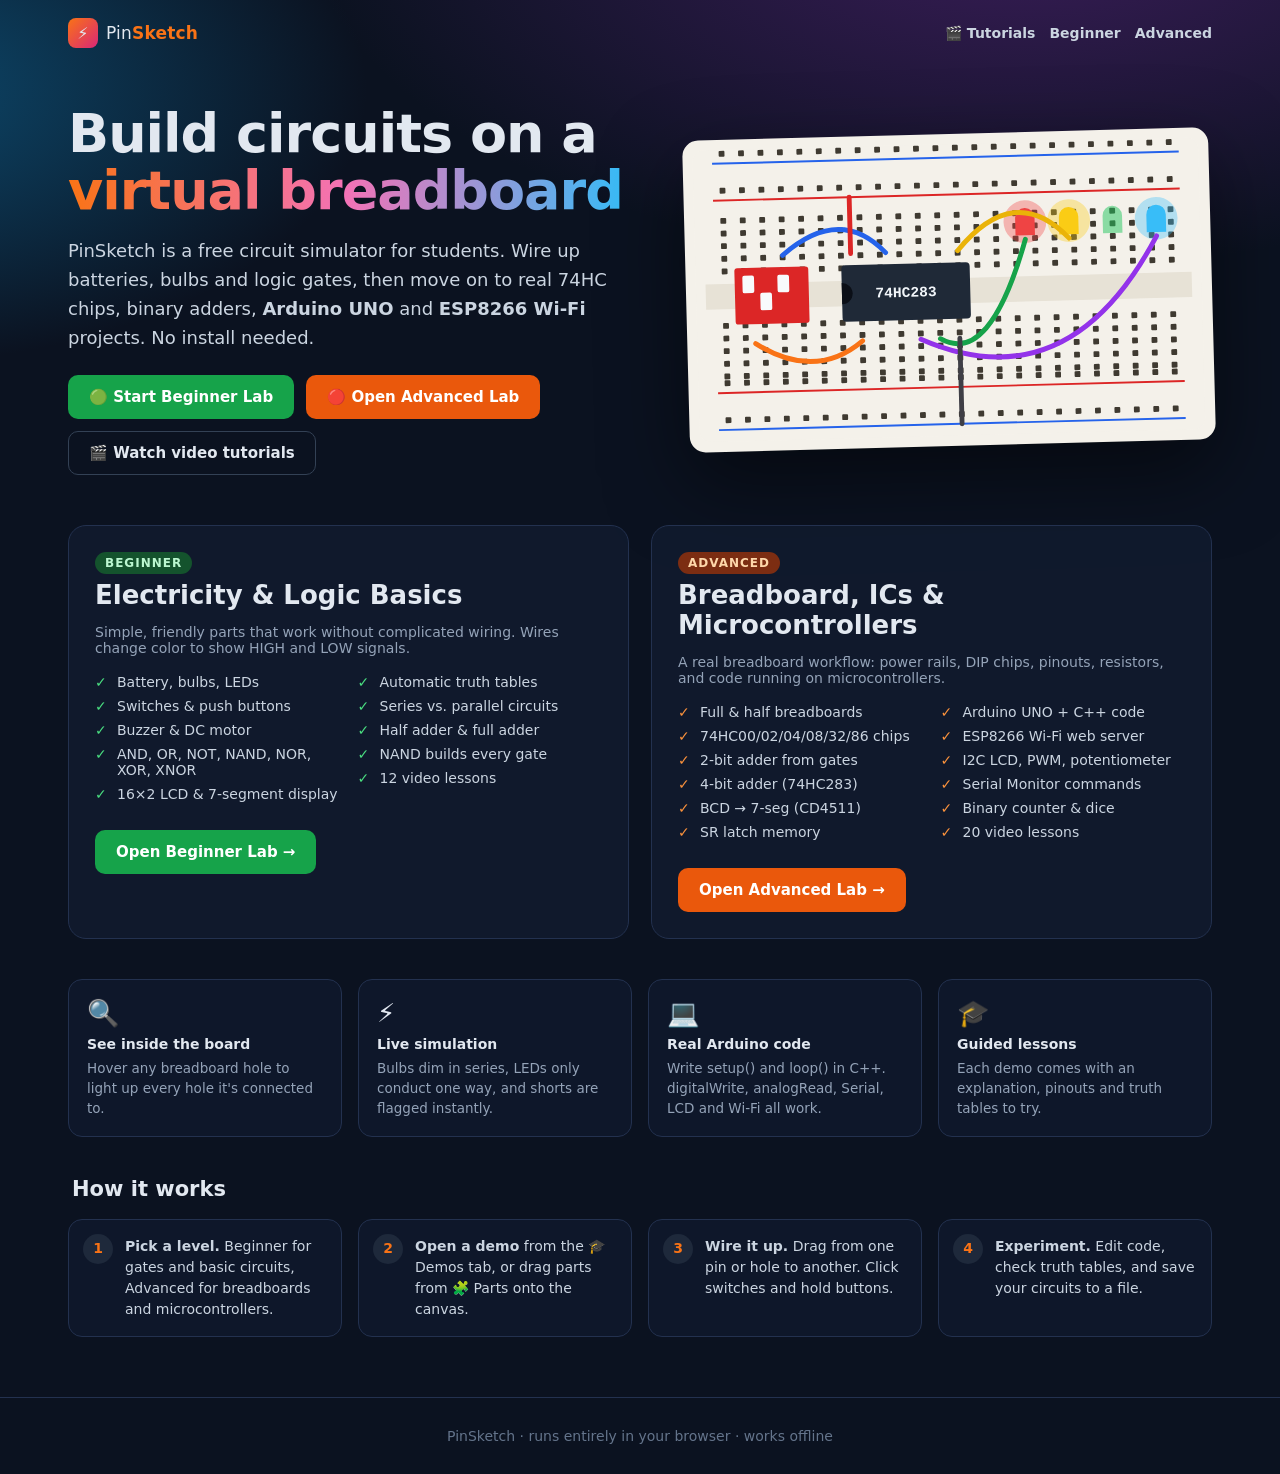
==== index.html @ bea6976b "PinSketch: breadboard circuit simulator with video tutorials - Beginner level: battery, bulbs, switc" ====
<!doctype html>
<html lang="en">
<head>
<meta charset="utf-8">
<meta name="viewport" content="width=device-width, initial-scale=1">
<title>PinSketch · Breadboard Circuit Simulator</title>
<meta name="description" content="Learn electronics and digital logic on a virtual breadboard: gates, ICs, adders, Arduino and ESP8266, all in your browser.">
<link rel="icon" href="data:image/svg+xml,<svg xmlns='http://www.w3.org/2000/svg' viewBox='0 0 100 100'><text y='.9em' font-size='90'>⚡</text></svg>">
<link rel="stylesheet" href="css/style.css">
</head>
<body class="landing">
  <nav class="lp-nav">
    <a class="brand" href="index.html"><span class="logo">⚡</span><span>Pin<b>Sketch</b></span></a>
    <div class="grow"></div>
    <a class="lnk" href="tutorials.html">🎬 Tutorials</a>
    <a class="lnk" href="beginner.html">Beginner</a>
    <a class="lnk" href="advanced.html">Advanced</a>
  </nav>

  <section class="hero">
    <div>
      <h1>Build circuits on a <span>virtual breadboard</span></h1>
      <p class="lead">PinSketch is a free circuit simulator for students. Wire up batteries, bulbs and logic gates, then move on to real 74HC chips, binary adders, <b>Arduino UNO</b> and <b>ESP8266 Wi-Fi</b> projects. No install needed.</p>
      <div class="cta">
        <a class="btn green" href="beginner.html">🟢 Start Beginner Lab</a>
        <a class="btn orange" href="advanced.html">🔴 Open Advanced Lab</a>
        <a class="btn ghost" href="tutorials.html">🎬 Watch video tutorials</a>
      </div>
    </div>
    <div class="hero-art" aria-hidden="true">
      <svg viewBox="0 0 520 300">
        <rect width="520" height="300" rx="12" fill="#f4f1ea"/>
        <path d="M20,14 H500" stroke="#2563eb" stroke-width="2"/><path d="M20,52 H500" stroke="#dc2626" stroke-width="2"/>
        <path d="M20,250 H500" stroke="#dc2626" stroke-width="2"/><path d="M20,288 H500" stroke="#2563eb" stroke-width="2"/>
        <rect x="10" y="138" width="500" height="26" fill="#e7e2d6"/>
        <g fill="#3f3a31" id="holes"></g>
        <rect x="150" y="122" width="132" height="58" rx="4" fill="#1f2937"/><path d="M150,140 a8,8 0 0 1 0,22" fill="#0b0f17"/>
        <text x="216" y="156" fill="#f1f5f9" font-family="monospace" font-size="15" font-weight="700" text-anchor="middle">74HC283</text>
        <rect x="40" y="122" width="76" height="58" rx="3" fill="#dc2626"/>
        <g fill="#f8fafc"><rect x="48" y="130" width="12" height="18" rx="2"/><rect x="66" y="148" width="12" height="18" rx="2"/><rect x="84" y="130" width="12" height="18" rx="2"/><rect x="102" y="148" width="0" height="0"/></g>
        <g><circle cx="340" cy="82" r="22" fill="#ef4444" opacity=".35"/><path d="M330,96 V78 a10,10 0 0 1 20,0 V96 Z" fill="#ef4444"/>
          <circle cx="385" cy="82" r="22" fill="#facc15" opacity=".35"/><path d="M375,96 V78 a10,10 0 0 1 20,0 V96 Z" fill="#facc15"/>
          <path d="M420,96 V78 a10,10 0 0 1 20,0 V96 Z" fill="#22c55e" opacity=".5"/>
          <circle cx="475" cy="82" r="22" fill="#38bdf8" opacity=".35"/><path d="M465,96 V78 a10,10 0 0 1 20,0 V96 Z" fill="#38bdf8"/></g>
        <g fill="none" stroke-width="5" stroke-linecap="round">
          <path d="M60,200 Q120,240 170,200" stroke="#f97316"/><path d="M90,110 Q150,60 196,110" stroke="#2563eb"/>
          <path d="M250,200 Q300,230 340,100" stroke="#16a34a"/><path d="M270,110 Q330,40 385,100" stroke="#eab308"/>
          <path d="M230,200 Q380,270 475,100" stroke="#9333ea"/><path d="M160,110 V52" stroke="#dc2626"/><path d="M270,200 V288" stroke="#3f3f46"/>
        </g>
      </svg>
    </div>
  </section>

  <section class="levelcards">
    <div class="lcard beg">
      <span class="tag">Beginner</span>
      <h2>Electricity &amp; Logic Basics</h2>
      <p class="muted">Simple, friendly parts that work without complicated wiring. Wires change color to show HIGH and LOW signals.</p>
      <ul>
        <li>Battery, bulbs, LEDs</li><li>Switches &amp; push buttons</li>
        <li>Buzzer &amp; DC motor</li><li>AND, OR, NOT, NAND, NOR, XOR, XNOR</li>
        <li>16×2 LCD &amp; 7-segment display</li><li>Automatic truth tables</li>
        <li>Series vs. parallel circuits</li><li>Half adder &amp; full adder</li><li>NAND builds every gate</li><li>12 video lessons</li>
      </ul>
      <a class="btn green" href="beginner.html">Open Beginner Lab →</a>
    </div>
    <div class="lcard adv">
      <span class="tag">Advanced</span>
      <h2>Breadboard, ICs &amp; Microcontrollers</h2>
      <p class="muted">A real breadboard workflow: power rails, DIP chips, pinouts, resistors, and code running on microcontrollers.</p>
      <ul>
        <li>Full &amp; half breadboards</li><li>74HC00/02/04/08/32/86 chips</li>
        <li>2-bit adder from gates</li><li>4-bit adder (74HC283)</li>
        <li>BCD → 7-seg (CD4511)</li><li>SR latch memory</li>
        <li>Arduino UNO + C++ code</li><li>ESP8266 Wi-Fi web server</li>
        <li>I2C LCD, PWM, potentiometer</li><li>Serial Monitor commands</li><li>Binary counter &amp; dice</li><li>20 video lessons</li>
      </ul>
      <a class="btn orange" href="advanced.html">Open Advanced Lab →</a>
    </div>
  </section>

  <section class="features">
    <div class="feat"><div class="ic">🔍</div><h4>See inside the board</h4><p>Hover any breadboard hole to light up every hole it's connected to.</p></div>
    <div class="feat"><div class="ic">⚡</div><h4>Live simulation</h4><p>Bulbs dim in series, LEDs only conduct one way, and shorts are flagged instantly.</p></div>
    <div class="feat"><div class="ic">💻</div><h4>Real Arduino code</h4><p>Write setup() and loop() in C++. digitalWrite, analogRead, Serial, LCD and Wi-Fi all work.</p></div>
    <div class="feat"><div class="ic">🎓</div><h4>Guided lessons</h4><p>Each demo comes with an explanation, pinouts and truth tables to try.</p></div>
  </section>

  <section class="steps">
    <h2 style="padding-left:4px">How it works</h2>
    <ol>
      <li><b>Pick a level.</b> Beginner for gates and basic circuits, Advanced for breadboards and microcontrollers.</li>
      <li><b>Open a demo</b> from the 🎓 Demos tab, or drag parts from 🧩 Parts onto the canvas.</li>
      <li><b>Wire it up.</b> Drag from one pin or hole to another. Click switches and hold buttons.</li>
      <li><b>Experiment.</b> Edit code, check truth tables, and save your circuits to a file.</li>
    </ol>
  </section>

  <footer class="lp-foot">PinSketch · runs entirely in your browser · works offline</footer>

<script>
  // decorative breadboard holes in the hero image
  (function () {
    var g = document.getElementById('holes'), s = '';
    for (var c = 0; c < 24; c++) {
      var x = 30 + c * 20;
      [14, 52, 250, 288].forEach(function (y) { s += '<rect x="' + (x - 3) + '" y="' + (y - 13) + '" width="6" height="6" rx="1"/>'; });
      for (var r = 0; r < 5; r++) { s += '<rect x="' + (x - 3) + '" y="' + (70 + r * 13) + '" width="6" height="6" rx="1"/>'; s += '<rect x="' + (x - 3) + '" y="' + (178 + r * 13) + '" width="6" height="6" rx="1"/>'; }
    }
    g.innerHTML = s;
  })();
</script>
</body>
</html>
---- css/style.css ----
/* PinSketch — styles */
:root {
  --bg: #0b1220; --panel: #111a2e; --panel2: #16223a; --line: #23314f; --text: #e2e8f0; --muted: #94a3b8;
  --accent: #38bdf8; --accent2: #f97316; --good: #22c55e; --bad: #ef4444; --canvas: #0f172a;
  --radius: 10px; --font: "Inter", system-ui, -apple-system, "Segoe UI", Roboto, sans-serif;
  --mono: "JetBrains Mono", ui-monospace, "SFMono-Regular", Menlo, Consolas, monospace;
}
* { box-sizing: border-box; }
html, body { margin: 0; height: 100%; background: var(--bg); color: var(--text); font-family: var(--font); font-size: 14px; }
a { color: var(--accent); }
kbd { background: #1e293b; border: 1px solid #334155; border-bottom-width: 2px; border-radius: 4px; padding: 0 5px; font-family: var(--mono); font-size: 12px; }
code { font-family: var(--mono); background: #0b1220; border: 1px solid var(--line); border-radius: 4px; padding: 0 4px; font-size: 12.5px; color: #fde68a; }
.small { font-size: 12.5px; } .muted { color: var(--muted); } .warn { color: #fbbf24; }
.grow { flex: 1; }

/* ---------- simulator layout ---------- */
body.sim { overflow: hidden; }
#app { height: 100%; display: flex; flex-direction: column; }
.topbar { height: 52px; display: flex; align-items: center; gap: 14px; padding: 0 14px; background: #0a1020; border-bottom: 1px solid var(--line); }
.brand { display: flex; align-items: center; gap: 8px; color: var(--text); text-decoration: none; font-size: 17px; letter-spacing: .2px; }
.brand b { color: var(--accent2); }
.logo { width: 30px; height: 30px; display: grid; place-items: center; border-radius: 8px; background: linear-gradient(135deg, #f97316, #db2777); font-size: 16px; }
.levels { display: flex; gap: 4px; background: #0f172a; border: 1px solid var(--line); border-radius: 999px; padding: 3px; }
.levels a { color: var(--muted); text-decoration: none; padding: 5px 14px; border-radius: 999px; font-weight: 600; font-size: 13px; }
.levels a.active { background: #1e293b; color: #fff; box-shadow: inset 0 0 0 1px #334155; }
.simstatus { color: #4ade80; font-size: 12.5px; }
.simstatus b { color: #fbbf24; }

.toolbar { display: flex; align-items: center; gap: 6px; padding: 6px 10px; background: var(--panel); border-bottom: 1px solid var(--line); flex-wrap: wrap; }
.tbtn { background: #1b2742; color: var(--text); border: 1px solid #2b3a5c; border-radius: 7px; padding: 5px 10px; font: inherit; font-size: 13px; cursor: pointer; white-space: nowrap; }
.tbtn:hover { background: #243356; border-color: #3b4f7a; }
.tbtn.run { background: #14532d; border-color: #16a34a; color: #dcfce7; }
.tbtn.run:hover { background: #166534; }
.tbtn.stop { background: #450a0a; border-color: #991b1b; color: #fee2e2; }
.tbtn.danger { border-color: #7f1d1d; color: #fecaca; }
.sep { width: 1px; height: 22px; background: var(--line); margin: 0 4px; }
.lbl { color: var(--muted); font-size: 12.5px; }
.zl { min-width: 40px; text-align: center; }
.swatches { display: flex; gap: 3px; flex-wrap: wrap; }
.sw { width: 18px; height: 18px; border-radius: 50%; border: 2px solid #0b1220; cursor: pointer; padding: 0; box-shadow: 0 0 0 1px #334155; }
.sw.active { box-shadow: 0 0 0 2px #fff; }
.chk { display: flex; align-items: center; gap: 5px; color: var(--muted); font-size: 12.5px; cursor: pointer; }
.mobile-only { display: none; }

.main { flex: 1; display: flex; min-height: 0; }
.left { width: 250px; background: var(--panel); border-right: 1px solid var(--line); display: flex; flex-direction: column; min-height: 0; }
.right { width: 370px; background: var(--panel); border-left: 1px solid var(--line); display: flex; flex-direction: column; min-height: 0; }
.tabs { display: flex; gap: 2px; padding: 6px 6px 0; border-bottom: 1px solid var(--line); flex-wrap: wrap; }
.tabs button { background: transparent; color: var(--muted); border: 0; border-bottom: 2px solid transparent; padding: 7px 9px; cursor: pointer; font: inherit; font-size: 12.5px; font-weight: 600; position: relative; }
.tabs button.active { color: #fff; border-bottom-color: var(--accent2); }
.badge { color: var(--accent2); position: absolute; top: 0; right: 0; }
.lpane, .rpane { display: none; flex: 1; overflow: auto; padding: 10px; min-height: 0; }
.lpane.active, .rpane.active { display: block; }
.rpane[data-rpane="code"].active, .rpane[data-rpane="serial"].active, .rpane[data-rpane="wifi"].active { display: flex; flex-direction: column; gap: 8px; }

.search { width: 100%; background: #0b1220; border: 1px solid var(--line); color: var(--text); border-radius: 7px; padding: 7px 9px; font: inherit; }
.pcat { margin-top: 10px; }
.pcat-h { font-size: 11px; text-transform: uppercase; letter-spacing: 1px; color: var(--muted); margin: 6px 2px; font-weight: 700; }
.pgrid { display: grid; grid-template-columns: 1fr 1fr; gap: 6px; }
.pitem { background: var(--panel2); border: 1px solid var(--line); border-radius: 8px; padding: 6px 4px 4px; cursor: grab; display: flex; flex-direction: column; align-items: center; gap: 2px; user-select: none; transition: .12s; }
.pitem:hover { border-color: var(--accent); background: #1a2a48; transform: translateY(-1px); }
.pitem svg { width: 100%; height: 46px; pointer-events: none; }
.pitem span { font-size: 11px; text-align: center; color: #cbd5e1; line-height: 1.2; }
.hint { color: var(--muted); }

.dgroup { font-size: 11px; text-transform: uppercase; letter-spacing: 1px; color: var(--accent2); margin: 14px 2px 6px; font-weight: 700; }
.dgroup:first-child { margin-top: 2px; }
.demo { display: block; width: 100%; text-align: left; background: var(--panel2); border: 1px solid var(--line); color: var(--text); border-radius: 8px; padding: 8px 10px; margin-bottom: 6px; cursor: pointer; font: inherit; }
.demo:hover { border-color: var(--accent); }
.demo.active { border-color: var(--accent2); background: #2a1c12; }
.demo b { display: block; font-size: 13px; }
.demo span { font-size: 11.5px; color: var(--muted); }

/* ---------- stage ---------- */
.stage { flex: 1; position: relative; min-width: 0; background: var(--canvas); overflow: hidden; }
#svg { width: 100%; height: 100%; display: block; touch-action: none; user-select: none; outline: none; cursor: default; }
#svg.panning { cursor: grabbing; }
.dot { fill: #26334f; }
.comp { cursor: move; }
.comp text { user-select: none; pointer-events: none; font-family: var(--font); }
.comp .clickable, .comp .clickable * { cursor: pointer; }
.comp.selected { filter: drop-shadow(0 0 2px #38bdf8) drop-shadow(0 0 5px rgba(56, 189, 248, .7)); }
.pindot { fill: #94a3b8; stroke: #0f172a; stroke-width: 1; pointer-events: none; }
.pin { fill: transparent; cursor: crosshair; }
.pin:hover { fill: rgba(56, 189, 248, .35); stroke: #38bdf8; stroke-width: 1.5; }
.plabel { fill: #e2e8f0; font-size: 11px; font-weight: 600; text-anchor: middle; paint-order: stroke; stroke: rgba(15, 23, 42, .85); stroke-width: 3px; }
.plabel.small { font-size: 9px; }
.plabel.warn { fill: #fbbf24; }
.t-strong { font-weight: 800; }
.hdr { fill: #f1f5f9; font-size: 8.5px; font-family: var(--mono); }
.lcdch { fill: #102a07; font-family: var(--mono); font-size: 18px; font-weight: 700; text-anchor: middle; }
.bbnum { fill: #8b8576; font-size: 8px; text-anchor: middle; font-family: var(--mono); }
.holes rect { fill: #3f3a31; }
.note { font-family: var(--font); paint-order: stroke; stroke: rgba(15, 23, 42, .7); stroke-width: 3px; }
.spin { animation: spin .6s linear infinite; }
@keyframes spin { to { transform: rotate(360deg); } }
.buzz { animation: buzz .25s ease-in-out infinite alternate; }
@keyframes buzz { from { opacity: .35; } to { opacity: 1; } }

.wire { cursor: pointer; }
.wire-hit { stroke: transparent; stroke-width: 14; fill: none; }
.wire-out { stroke: rgba(0, 0, 0, .55); stroke-width: 6.5; fill: none; stroke-linecap: round; stroke-linejoin: round; }
.wire-col { stroke-width: 4; fill: none; stroke-linecap: round; stroke-linejoin: round; }
.wire.selected .wire-out { stroke: #38bdf8; stroke-width: 9; }
.wire:hover .wire-out { stroke: rgba(56, 189, 248, .6); }
.wend { stroke: rgba(0, 0, 0, .6); stroke-width: 1.2; pointer-events: none; }
.whandle { fill: #0ea5e9; stroke: #fff; stroke-width: 2; cursor: move; }
.preview { fill: none; stroke-width: 4; stroke-dasharray: 8 6; stroke-linecap: round; pointer-events: none; opacity: .9; }
circle.preview { fill: rgba(250, 204, 21, .3); stroke: #facc15; stroke-dasharray: none; stroke-width: 2; }
circle.preview.ok { fill: rgba(34, 197, 94, .35); stroke: #22c55e; }
#layHi { pointer-events: none; }
.hl { fill: rgba(34, 197, 94, .55); stroke: #22c55e; stroke-width: 1.5; }
.hl-main { fill: none; stroke: #4ade80; stroke-width: 2.5; }

.tip { position: absolute; display: none; z-index: 5; background: rgba(2, 6, 23, .95); border: 1px solid #334155; color: var(--text); padding: 7px 10px; border-radius: 8px; font-size: 12.5px; line-height: 1.5; pointer-events: none; max-width: 300px; box-shadow: 0 8px 24px rgba(0, 0, 0, .4); }
.st-hi { color: #f87171; font-weight: 700; } .st-lo { color: #60a5fa; font-weight: 700; } .st-z { color: var(--muted); } .st-x { color: #e879f9; font-weight: 700; }
.banner { position: absolute; top: 10px; left: 50%; transform: translateX(-50%); display: none; z-index: 4; background: rgba(69, 10, 10, .92); border: 1px solid #b91c1c; padding: 7px 14px; border-radius: 8px; font-size: 13px; max-width: 90%; }
.banner div + div { margin-top: 4px; }
.stagehint { position: absolute; left: 10px; bottom: 8px; color: #64748b; font-size: 11.5px; pointer-events: none; }

/* ---------- right panels ---------- */
.lesson h3 { margin: 2px 0 8px; color: #fff; font-size: 17px; }
.lesson p, .lesson li { line-height: 1.55; color: #cbd5e1; }
.lesson ul, .lesson ol { padding-left: 20px; }
.lesson .tip, p.tip { position: static; display: block; background: #172554; border: 1px solid #1e40af; border-radius: 8px; padding: 8px 10px; color: #dbeafe; box-shadow: none; max-width: none; pointer-events: auto; }
.hi { color: #f87171; font-weight: 700; } .lo { color: #60a5fa; font-weight: 700; }
.pinout { background: #0b1220; border: 1px solid var(--line); border-radius: 8px; padding: 8px; font-family: var(--mono); font-size: 11.5px; color: #a5f3fc; overflow-x: auto; line-height: 1.3; }
table.tt { border-collapse: collapse; margin: 8px 0; font-family: var(--mono); font-size: 12.5px; }
table.tt th, table.tt td { border: 1px solid var(--line); padding: 3px 9px; text-align: center; }
table.tt th { background: #1e293b; color: #fde68a; }
table.tt td.v1 { color: #f87171; font-weight: 700; } table.tt td.v0 { color: #60a5fa; }
#props h3 { margin: 0 0 2px; } #props h4 { margin: 14px 0 6px; color: var(--muted); }
.prow { display: grid; grid-template-columns: 110px 1fr auto; gap: 8px; align-items: center; margin: 8px 0; }
.prow label { color: var(--muted); font-size: 12.5px; }
.prow input[type=text], .prow select { background: #0b1220; border: 1px solid var(--line); color: var(--text); border-radius: 6px; padding: 5px 7px; font: inherit; width: 100%; }
.rv { font-family: var(--mono); color: #fde68a; }
.btnrow { display: flex; gap: 6px; flex-wrap: wrap; margin-top: 10px; }
table.pins { width: 100%; border-collapse: collapse; font-size: 12px; }
table.pins td { border-bottom: 1px solid var(--line); padding: 3px 4px; vertical-align: top; }
table.pins td:first-child { color: #cbd5e1; width: 45%; }

.coderow { display: flex; gap: 6px; align-items: center; }
.coderow select { flex: 1; background: #0b1220; border: 1px solid var(--line); color: var(--text); border-radius: 6px; padding: 5px; font: inherit; min-width: 0; }
.editor { flex: 1; display: flex; min-height: 200px; border: 1px solid var(--line); border-radius: 8px; overflow: hidden; background: #070d1a; }
.gutter { margin: 0; padding: 8px 6px; min-width: 34px; text-align: right; color: #475569; background: #0b1220; font: 12.5px/1.5 var(--mono); overflow: hidden; user-select: none; border-right: 1px solid var(--line); }
#code { flex: 1; resize: none; border: 0; outline: none; padding: 8px; background: transparent; color: #e2e8f0; font: 12.5px/1.5 var(--mono); white-space: pre; overflow: auto; tab-size: 2; }
.serial { flex: 1; margin: 0; background: #020617; border: 1px solid var(--line); border-radius: 8px; padding: 8px; font: 12.5px/1.45 var(--mono); color: #a7f3d0; overflow: auto; white-space: pre-wrap; word-break: break-word; min-height: 200px; }
.serial .err { color: #fca5a5; } .serial .warn { color: #fcd34d; } .serial .sys { color: #64748b; } .serial .sent { color: #93c5fd; }
.phone { flex: 1; display: flex; flex-direction: column; border: 8px solid #1f2937; border-radius: 22px; overflow: hidden; background: #fff; min-height: 380px; box-shadow: 0 0 0 1px #334155; }
.phonebar { display: flex; gap: 4px; align-items: center; padding: 6px; background: #e5e7eb; }
.url { flex: 1; min-width: 0; border: 1px solid #cbd5e1; border-radius: 999px; padding: 4px 10px; font: 12px var(--mono); color: #0f172a; background: #fff; }
.phonebar .tbtn { background: #2563eb; color: #fff; border: 0; }
#browser { flex: 1; border: 0; width: 100%; background: #fff; }

.modal { position: fixed; inset: 0; background: rgba(2, 6, 23, .7); display: none; place-items: center; z-index: 50; padding: 16px; }
.modal.open { display: grid; }
.modalbox { background: var(--panel); border: 1px solid var(--line); border-radius: 14px; padding: 22px; max-width: 860px; width: 100%; max-height: 90vh; overflow: auto; position: relative; }
.modalbox h2 { margin-top: 0; }
.close { position: absolute; top: 14px; right: 14px; }
.helpgrid { display: grid; grid-template-columns: repeat(auto-fill, minmax(240px, 1fr)); gap: 12px; }
.helpgrid div { background: var(--panel2); border: 1px solid var(--line); border-radius: 10px; padding: 10px 12px; }
.helpgrid h4 { margin: 0 0 6px; } .helpgrid p { margin: 0; color: #cbd5e1; line-height: 1.5; font-size: 13px; }

@media (max-width: 1100px) { .right { width: 320px; } .left { width: 220px; } }
@media (max-width: 900px) {
  .mobile-only { display: inline-block; }
  .main { position: relative; }
  .left, .right { position: absolute; top: 0; bottom: 0; z-index: 20; transform: translateX(-105%); transition: transform .2s; width: min(320px, 88vw); }
  .left { left: 0; } .right { right: 0; transform: translateX(105%); }
  .left.open, .right.open { transform: none; box-shadow: 0 0 40px rgba(0, 0, 0, .6); }
  .simstatus, .stagehint { display: none; }
  .toolbar .lbl:not(.zl) { display: none; }
}
@media (max-width: 560px) {
  .topbar { gap: 8px; padding: 0 8px; }
  .brand span:not(.logo) { display: none; }
  .levels a { padding: 5px 9px; }
  .toolbar .sep, .toolbar [data-cmd="undo"], .toolbar [data-cmd="redo"] { display: none; }
}

/* ---------- landing page ---------- */
body.landing { overflow: auto; background: radial-gradient(1200px 600px at 80% -10%, #3b1d5a 0%, transparent 60%), radial-gradient(900px 500px at -10% 10%, #0c4a6e 0%, transparent 55%), var(--bg); }
.lp-nav { display: flex; align-items: center; gap: 14px; padding: 18px 28px; max-width: 1200px; margin: 0 auto; }
.lp-nav .grow { flex: 1; }
.lp-nav a.lnk { color: #cbd5e1; text-decoration: none; font-weight: 600; }
.hero { max-width: 1200px; margin: 0 auto; padding: 40px 28px 20px; display: grid; grid-template-columns: 1.1fr 1fr; gap: 40px; align-items: center; }
.hero h1 { font-size: clamp(32px, 5vw, 54px); line-height: 1.05; margin: 0 0 16px; letter-spacing: -1px; }
.hero h1 span { background: linear-gradient(90deg, #f97316, #f472b6, #38bdf8); -webkit-background-clip: text; background-clip: text; color: transparent; }
.hero p.lead { font-size: 18px; color: #cbd5e1; line-height: 1.6; }
.cta { display: flex; gap: 12px; flex-wrap: wrap; margin-top: 22px; }
.btn { display: inline-flex; align-items: center; gap: 8px; padding: 12px 20px; border-radius: 10px; font-weight: 700; text-decoration: none; font-size: 15px; border: 1px solid transparent; }
.btn.green { background: #16a34a; color: #fff; } .btn.green:hover { background: #15803d; }
.btn.orange { background: #ea580c; color: #fff; } .btn.orange:hover { background: #c2410c; }
.btn.ghost { border-color: #334155; color: #e2e8f0; }
.hero-art { background: #f4f1ea; border-radius: 16px; padding: 10px; box-shadow: 0 30px 80px rgba(0, 0, 0, .5); transform: rotate(-1.5deg); }
.hero-art svg { width: 100%; height: auto; display: block; }
.levelcards { max-width: 1200px; margin: 30px auto; padding: 0 28px; display: grid; grid-template-columns: 1fr 1fr; gap: 22px; }
.lcard { background: rgba(17, 26, 46, .85); border: 1px solid var(--line); border-radius: 18px; padding: 26px; position: relative; overflow: hidden; }
.lcard h2 { margin: 6px 0 8px; font-size: 26px; }
.lcard .tag { display: inline-block; font-size: 12px; font-weight: 800; letter-spacing: 1px; text-transform: uppercase; padding: 4px 10px; border-radius: 999px; }
.lcard.beg .tag { background: #14532d; color: #bbf7d0; } .lcard.adv .tag { background: #7c2d12; color: #fed7aa; }
.lcard ul { padding-left: 0; list-style: none; columns: 2; column-gap: 18px; }
.lcard li { padding: 4px 0 4px 22px; position: relative; color: #cbd5e1; break-inside: avoid; }
.lcard li::before { content: "✓"; position: absolute; left: 0; color: #4ade80; font-weight: 800; }
.lcard.adv li::before { color: #fb923c; }
.lcard .btn { margin-top: 10px; }
.features { max-width: 1200px; margin: 40px auto; padding: 0 28px; display: grid; grid-template-columns: repeat(4, 1fr); gap: 16px; }
.feat { background: rgba(17, 26, 46, .7); border: 1px solid var(--line); border-radius: 14px; padding: 18px; }
.feat .ic { font-size: 26px; } .feat h4 { margin: 8px 0 6px; } .feat p { margin: 0; color: var(--muted); line-height: 1.5; font-size: 13.5px; }
.steps { max-width: 1200px; margin: 20px auto 60px; padding: 0 28px; }
.steps ol { display: grid; grid-template-columns: repeat(4, 1fr); gap: 16px; padding: 0; list-style: none; counter-reset: s; }
.steps li { counter-increment: s; background: rgba(17, 26, 46, .7); border: 1px solid var(--line); border-radius: 14px; padding: 16px 16px 16px 56px; position: relative; color: #cbd5e1; line-height: 1.5; }
.steps li::before { content: counter(s); position: absolute; left: 14px; top: 14px; width: 30px; height: 30px; border-radius: 50%; background: #1e293b; display: grid; place-items: center; font-weight: 800; color: var(--accent2); }
.lp-foot { text-align: center; color: #64748b; padding: 30px; border-top: 1px solid var(--line); }
@media (max-width: 900px) {
  .hero, .levelcards { grid-template-columns: 1fr; }
  .features, .steps ol { grid-template-columns: 1fr 1fr; }
  .lcard ul { columns: 1; }
}
@media (max-width: 560px) { .features, .steps ol { grid-template-columns: 1fr; } }

/* ---------- video tutorials ---------- */
.tlink { text-decoration: none; display: inline-flex; align-items: center; }
.vbadge { font-style: normal; font-size: 12px; margin-left: 4px; }
.lvid { margin-bottom: 14px; background: #0b1220; border: 1px solid var(--line); border-radius: 10px; overflow: hidden; }
.lvid-h { padding: 7px 10px; font-weight: 700; font-size: 12.5px; color: #fde68a; border-bottom: 1px solid var(--line); }
.lvid video { width: 100%; display: block; background: #000; aspect-ratio: 16 / 9; }
.tut-wrap { max-width: 1200px; margin: 0 auto; padding: 10px 28px 60px; }
.tut-wrap h1 { font-size: clamp(30px, 4.5vw, 46px); margin: 20px 0 6px; letter-spacing: -1px; }
.tut-wrap > p.lead { color: #cbd5e1; font-size: 17px; margin: 0 0 10px; max-width: 760px; line-height: 1.6; }
.tut-sec { margin-top: 34px; }
.tut-sec h2 { display: flex; align-items: center; gap: 10px; margin: 0 0 14px; }
.tut-grid { display: grid; grid-template-columns: repeat(auto-fill, minmax(260px, 1fr)); gap: 18px; }
.tcard { background: rgba(17, 26, 46, .85); border: 1px solid var(--line); border-radius: 14px; overflow: hidden; display: flex; flex-direction: column; transition: .15s; }
.tcard:hover { border-color: #3b4f7a; transform: translateY(-2px); }
.tthumb { position: relative; aspect-ratio: 16 / 9; background: #000 center / cover no-repeat; cursor: pointer; border: 0; padding: 0; width: 100%; display: block; }
.tthumb::after { content: "▶"; position: absolute; inset: 0; margin: auto; width: 58px; height: 58px; border-radius: 50%; display: grid; place-items: center; background: rgba(234, 88, 12, .92); color: #fff; font-size: 22px; padding-left: 4px; box-shadow: 0 8px 24px rgba(0, 0, 0, .5); }
.tthumb .tdur { position: absolute; right: 8px; bottom: 8px; background: rgba(0, 0, 0, .8); color: #fff; font: 700 12px var(--mono); padding: 2px 6px; border-radius: 5px; z-index: 1; }
.tbody { padding: 12px 14px 14px; display: flex; flex-direction: column; gap: 6px; flex: 1; }
.tbody .tnum { font-size: 11.5px; font-weight: 800; letter-spacing: 1px; text-transform: uppercase; color: var(--muted); }
.tbody h3 { margin: 0; font-size: 17px; }
.tbody p { margin: 0; color: var(--muted); font-size: 13.5px; line-height: 1.5; flex: 1; }
.tbody .tact { display: flex; gap: 8px; margin-top: 6px; flex-wrap: wrap; }
.tbody .tact a, .tbody .tact button { font-size: 13px; padding: 6px 11px; }
.vmodal { position: fixed; inset: 0; background: rgba(2, 6, 23, .88); display: none; place-items: center; z-index: 60; padding: 16px; }
.vmodal.open { display: grid; }
.vmodal-box { width: min(1100px, 100%); position: relative; }
.vmodal-box video { width: 100%; border-radius: 12px; background: #000; display: block; aspect-ratio: 16 / 9; box-shadow: 0 30px 80px rgba(0, 0, 0, .6); }
.vmodal-box .vtitle { display: flex; align-items: center; gap: 10px; margin-bottom: 10px; font-size: 18px; font-weight: 700; }
.vmodal-box .vtitle .grow { flex: 1; }

/* ---------- current flow animation ---------- */
#layFlow { pointer-events: none; }
.flow, .flow-o { fill: none; stroke-linecap: round; stroke-linejoin: round; stroke-dasharray: 0 16; animation: flowmv .8s linear infinite; }
.flow { stroke: #fde047; stroke-width: 5; }
.flow-o { stroke: rgba(15, 23, 42, .75); stroke-width: 8.5; }
.flow.part { stroke: #fef9c3; }
.sigflow { fill: none; stroke: rgba(255, 255, 255, .85); stroke-width: 2; stroke-linecap: round; stroke-dasharray: 4 12; animation: flowmv 1.1s linear infinite; }
@keyframes flowmv { to { stroke-dashoffset: -32; } }
.flowlegend { position: absolute; right: 10px; top: 10px; display: none; gap: 14px; font-size: 11.5px; color: #94a3b8; background: rgba(2, 6, 23, .7); padding: 4px 10px; border-radius: 8px; pointer-events: none; }
.flowlegend span { display: inline-flex; align-items: center; gap: 6px; }
.fl-cur { width: 22px; height: 6px; background: radial-gradient(circle, #fde047 2.5px, transparent 3px) 0 0 / 8px 6px repeat-x; display: inline-block; }
.fl-sig { width: 22px; height: 2px; background: repeating-linear-gradient(90deg, #fff 0 4px, transparent 4px 9px); display: inline-block; }
@media (prefers-reduced-motion: reduce) { .flow, .flow-o, .sigflow { animation-duration: 4s !important; } }
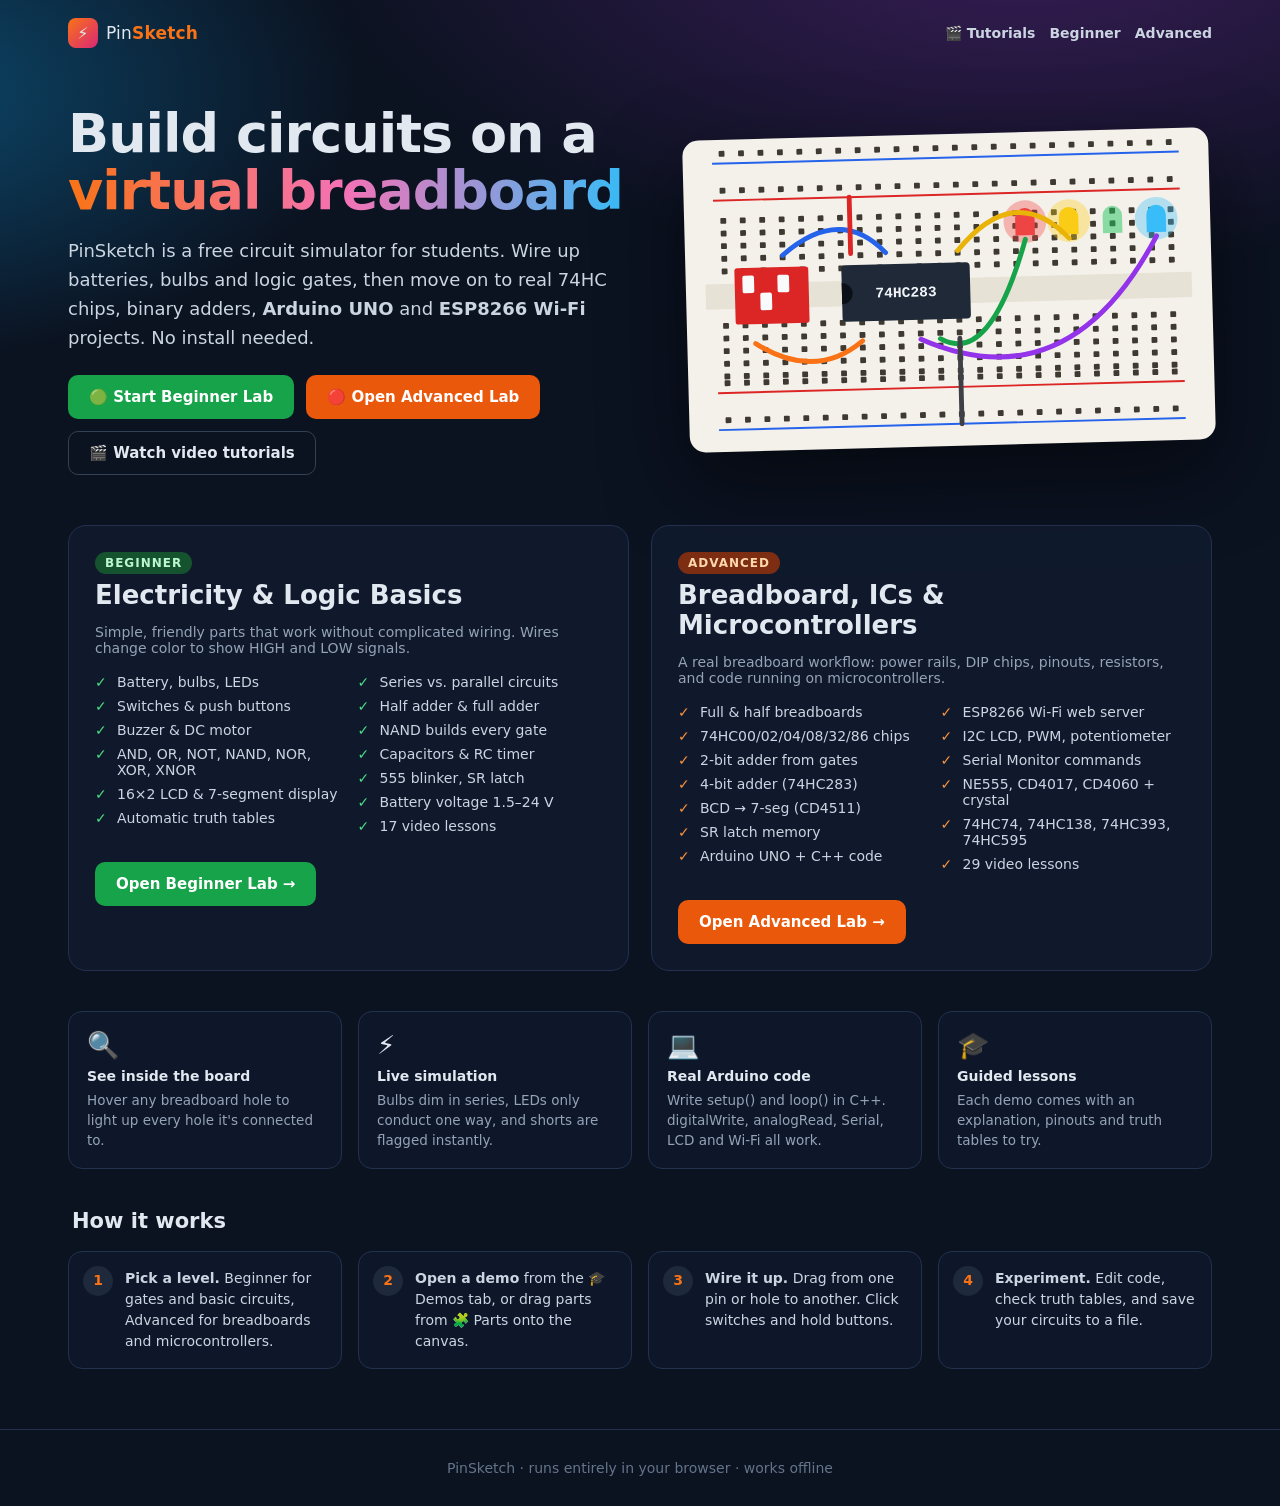
==== commit 3f28b6e7: "Add edit mode, battery voltages, capacitors, NE555, crystal timer and new ICs - Edit mode toggle (E)" ====
--- a/index.html
+++ b/index.html
@@ -60,7 +60,7 @@
         <li>Battery, bulbs, LEDs</li><li>Switches &amp; push buttons</li>
         <li>Buzzer &amp; DC motor</li><li>AND, OR, NOT, NAND, NOR, XOR, XNOR</li>
         <li>16×2 LCD &amp; 7-segment display</li><li>Automatic truth tables</li>
-        <li>Series vs. parallel circuits</li><li>Half adder &amp; full adder</li><li>NAND builds every gate</li><li>12 video lessons</li>
+        <li>Series vs. parallel circuits</li><li>Half adder &amp; full adder</li><li>NAND builds every gate</li><li>Capacitors &amp; RC timer</li><li>555 blinker, SR latch</li><li>Battery voltage 1.5–24 V</li><li>17 video lessons</li>
       </ul>
       <a class="btn green" href="beginner.html">Open Beginner Lab →</a>
     </div>
@@ -73,7 +73,7 @@
         <li>2-bit adder from gates</li><li>4-bit adder (74HC283)</li>
         <li>BCD → 7-seg (CD4511)</li><li>SR latch memory</li>
         <li>Arduino UNO + C++ code</li><li>ESP8266 Wi-Fi web server</li>
-        <li>I2C LCD, PWM, potentiometer</li><li>Serial Monitor commands</li><li>Binary counter &amp; dice</li><li>20 video lessons</li>
+        <li>I2C LCD, PWM, potentiometer</li><li>Serial Monitor commands</li><li>NE555, CD4017, CD4060 + crystal</li><li>74HC74, 74HC138, 74HC393, 74HC595</li><li>29 video lessons</li>
       </ul>
       <a class="btn orange" href="advanced.html">Open Advanced Lab →</a>
     </div>
--- a/css/style.css
+++ b/css/style.css
@@ -262,3 +262,12 @@
 .fl-cur { width: 22px; height: 6px; background: radial-gradient(circle, #fde047 2.5px, transparent 3px) 0 0 / 8px 6px repeat-x; display: inline-block; }
 .fl-sig { width: 22px; height: 2px; background: repeating-linear-gradient(90deg, #fff 0 4px, transparent 4px 9px); display: inline-block; }
 @media (prefers-reduced-motion: reduce) { .flow, .flow-o, .sigflow { animation-duration: 4s !important; } }
+
+/* ---------- edit / play mode ---------- */
+.editbtn { border-color: #475569; }
+.editbtn.on { background: #7c2d12; border-color: #f97316; color: #ffedd5; }
+.stage.editing { box-shadow: inset 0 0 0 2px rgba(249, 115, 22, .55); }
+.left.locked .pitem { opacity: .55; }
+.left.locked #palette::before { content: "👆 Play mode: clicking or dragging a part turns ✏️ Edit mode on"; display: block; font-size: 11.5px; color: #fdba74; background: #2a1c12; border: 1px solid #7c2d12; border-radius: 8px; padding: 6px 8px; margin-top: 8px; }
+.toast { position: absolute; left: 50%; bottom: 40px; transform: translateX(-50%) translateY(10px); background: rgba(2, 6, 23, .92); border: 1px solid #f97316; color: #fff; padding: 8px 14px; border-radius: 10px; font-size: 13px; opacity: 0; pointer-events: none; transition: .2s; z-index: 6; }
+.toast.show { opacity: 1; transform: translateX(-50%); }
